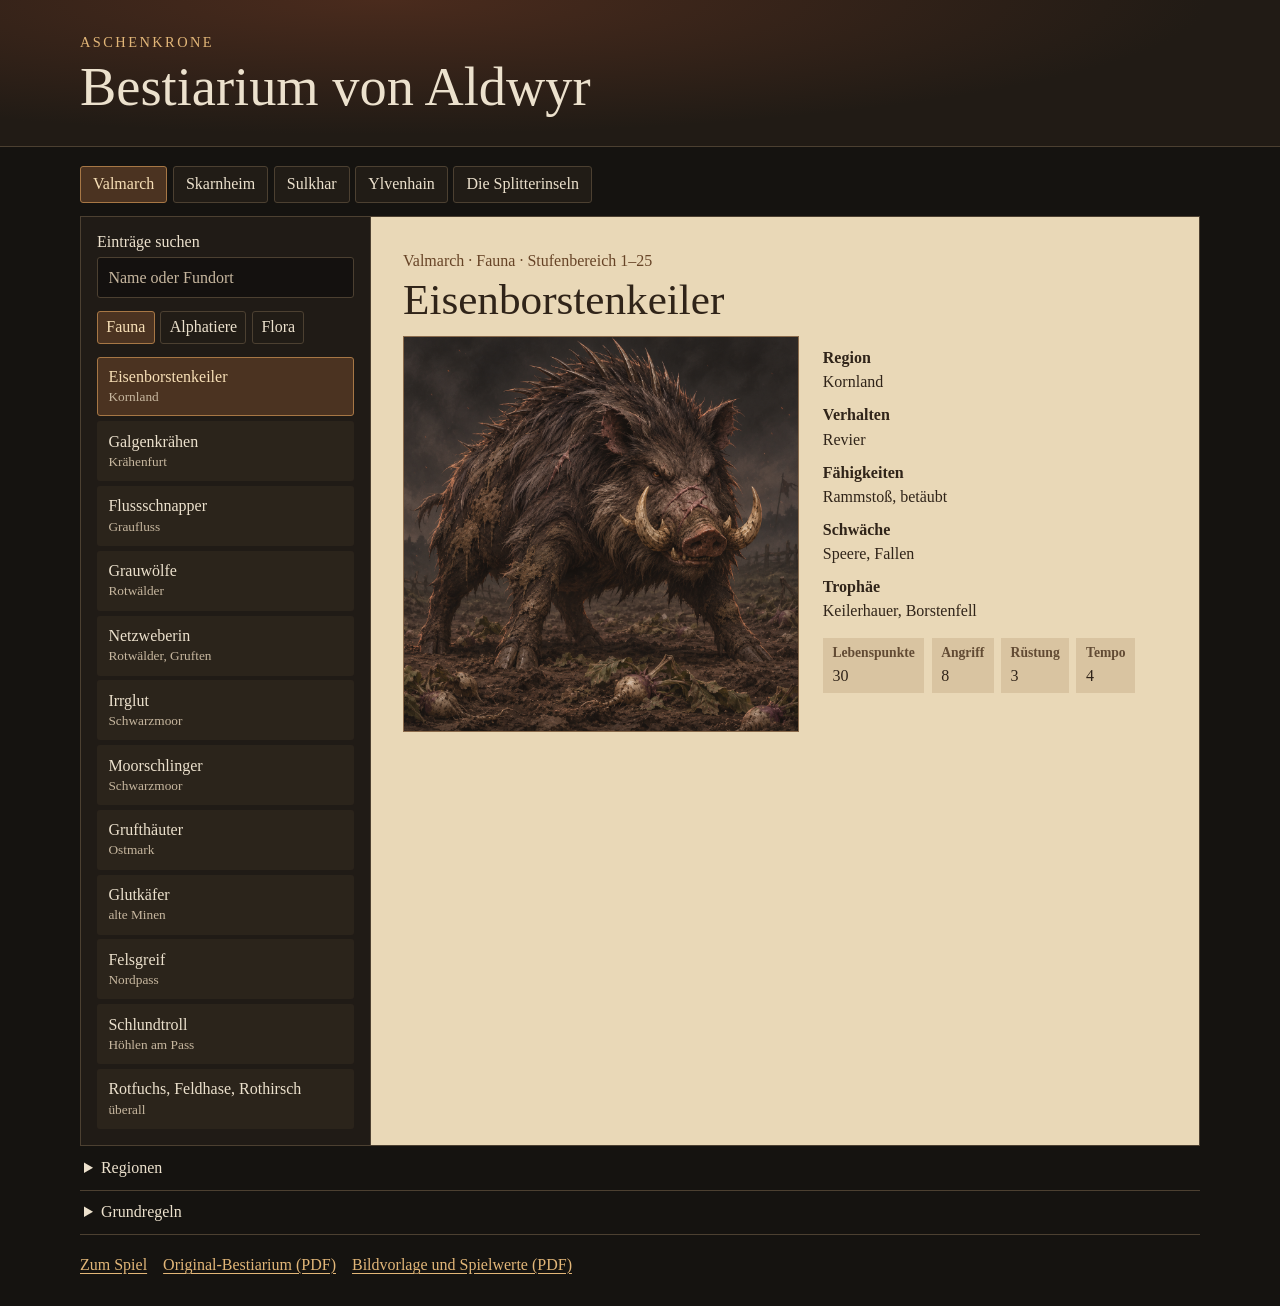
==== bestiarium/index.html @ 150686a1 "Erster Stand von Aschenkrone" ====
<!doctype html>
<html lang="de">
<head>
  <meta charset="utf-8">
  <meta name="viewport" content="width=device-width, initial-scale=1">
  <title>Bestiarium von Aldwyr · Aschenkrone</title>
  <link rel="stylesheet" href="stil.css">
  <script defer src="daten.js"></script>
  <script defer src="bestiarium.js"></script>
</head>
<body>
  <header class="masthead">
    <div class="wrap">
      <p class="wordmark">Aschenkrone</p>
      <h1>Bestiarium von Aldwyr</h1>
    </div>
  </header>
  <main class="wrap">
    <nav class="lands" aria-label="Landmassen" id="lands"></nav>
    <section class="catalog" aria-label="Bestiarium">
      <aside class="index">
        <label for="search">Einträge suchen</label>
        <input id="search" type="search" placeholder="Name oder Fundort" autocomplete="off">
        <div class="kinds" aria-label="Art des Eintrags" role="group" id="kinds"></div>
        <ul id="entries" aria-label="Einträge"></ul>
      </aside>
      <article class="detail" id="detail"></article>
    </section>
    <details class="reference" id="regions"><summary>Regionen</summary><dl id="region-list"></dl></details>
    <details class="reference">
      <summary>Grundregeln</summary>
      <dl>
        <dt>Scheu</dt><dd>Flieht bei Gefahr, greift nur in die Enge getrieben an. Jagen (Probe, um es zu stellen), beobachten, in Ruhe lassen.</dd>
        <dt>Revier</dt><dd>Greift an, wenn man ihm zu nah kommt oder es stört. Umgehen (Heimlichkeit), vertreiben (Einschüchtern, Feuer), kämpfen.</dd>
        <dt>Jäger</dt><dd>Sucht aktiv nach Beute, vor allem nachts beim Lagern. Wachen aufstellen, Feuer, Fallen, kämpfen.</dd>
        <dt>Verteilung</dt><dd>Jede Region hat eine Liste von Kreaturen für Zufallsbegegnungen. In Nestern und Höhlen sind die Kreaturen stärker und zahlreicher. Dort gibt es bessere Beute und oft eine Truhe früherer Opfer. Nachts sind Jäger häufiger.</dd>
        <dt>Aschenflut</dt><dd>Mit steigender Flut werden Tiere zu stärkeren Aschen-Varianten mit grauem Körper und glühenden Augen. Sie sind schwach gegen Feuer. Ab 30 % Flut tauchen sie im Norden auf, ab 60 % überall. Wer die Flut zurückdrängt, sieht die Tiere wieder gesund.</dd>
        <dt>Alphatiere</dt><dd>Benannte Einzeltiere kündigen sich durch Spuren, Gerüchte und Opfer an. Sie haben eigene Fähigkeiten und eine Chance auf legendäre Beute. Jedes Alphatier gibt es nur einmal pro Spiel.</dd>
        <dt>Beute</dt><dd>Kreaturen lassen Trophäen fallen. Pflanzen erkennt man mit Naturmagie oder Wissen und kann sie sammeln. Beides lässt sich verkaufen und später im Handwerk verwenden.</dd>
      </dl>
    </details>
    <footer><a href="../index.html">Zum Spiel</a><a href="../quellen/bestiarium.pdf">Original-Bestiarium (PDF)</a><a href="../quellen/arbeitsanweisung-modelle.pdf">Bildvorlage und Spielwerte (PDF)</a></footer>
  </main>
</body>
</html>
---- bestiarium/stil.css ----
:root {
  color-scheme: dark;
  font-family: Georgia, serif;
  background: #151310;
  color: #ece1cd;
  --line: #4c4031;
  --accent: #e2b678;
  --muted: #c7b79f;
}

* { box-sizing: border-box; }
body { margin: 0; }
button, input { font: inherit; }
button, a { touch-action: manipulation; }
button { color: inherit; cursor: pointer; }
a { color: var(--accent); text-underline-offset: .2em; }
:focus-visible { outline: 2px solid #d99b59; outline-offset: 2px; }
.wrap { width: min(1120px, calc(100% - 2rem)); margin-inline: auto; }

.masthead {
  background: radial-gradient(ellipse at 30% 0%, #4a2b1d, #211b15 65%);
  border-bottom: 1px solid var(--line);
  padding: 2.1rem 0 1.75rem;
}
.wordmark { margin: 0 0 .35rem; color: var(--accent); letter-spacing: .17em; font-size: .9rem; text-transform: uppercase; }
h1 { margin: 0; font-weight: normal; font-size: clamp(2rem, 5vw, 3.4rem); }

.lands, .kinds { display: flex; flex-wrap: wrap; gap: .35rem; }
.lands { margin: 1.15rem 0 .8rem; }
.lands button, .kinds button {
  border: 1px solid var(--line);
  background: #211c16;
  padding: .55rem .75rem;
  border-radius: 3px;
}
button[aria-pressed="true"] { color: #f7dfb6; background: #4b3321; border-color: #a77745; }
button:hover { border-color: var(--accent); }

.catalog { display: grid; grid-template-columns: minmax(230px, 290px) minmax(0, 1fr); border: 1px solid var(--line); }
.index { padding: 1rem; background: #201b16; border-right: 1px solid var(--line); }
.index label { display: block; margin-bottom: .4rem; }
.index input {
  width: 100%;
  border: 1px solid var(--line);
  border-radius: 3px;
  color: inherit;
  background: #14110f;
  padding: .65rem;
}
.index input::placeholder { color: var(--muted); }
.kinds { margin: .8rem 0; }
.kinds button { padding: .4rem .52rem; }
#entries { padding: 0; margin: 0; list-style: none; }
#entries li + li { margin-top: .3rem; }
#entries button {
  display: block;
  width: 100%;
  text-align: left;
  padding: .65rem;
  background: #2b241b;
  border: 1px solid transparent;
  border-radius: 3px;
}
#entries button:hover { border-color: var(--accent); }
#entries button[aria-pressed="true"] { background: #4b3321; border-color: #a77745; }
#entries small { display: block; color: var(--muted); margin-top: .2rem; }

.detail { padding: clamp(1.1rem, 4vw, 2rem); background: #e9d8b7; color: #302419; }
.detail h2 { margin: .2rem 0 .8rem; font-size: clamp(1.75rem, 3.8vw, 2.7rem); font-weight: normal; line-height: 1.1; }
.detail p { line-height: 1.5; }
.detail .category { color: #674427; margin: 0; }
.sheet { display: grid; gap: 1.5rem; }
.sheet.with-image { grid-template-columns: minmax(0, 1.15fr) minmax(0, 1fr); align-items: start; }
figure { margin: 0; }
figure img { display: block; width: 100%; height: auto; border: 1px solid #8a6b4c; }
figcaption { color: #624b34; margin-top: .35rem; }
.detail dl { margin-top: 0; }
dt { font-weight: bold; margin-top: .8rem; }
dd { margin: .2rem 0 0; line-height: 1.45; }
.stats { display: flex; flex-wrap: wrap; gap: .45rem; margin: .75rem 0 0; }
.stats div { background: #d9c4a1; padding: .4rem .6rem; }
.stats dt { margin: 0; color: #624b34; font-size: .85rem; }
.reference { border-bottom: 1px solid var(--line); padding: .8rem .25rem; }
summary { cursor: pointer; }
.reference dl { max-width: 76ch; }
footer { display: flex; flex-wrap: wrap; gap: 1rem; padding: 1.3rem 0 2rem; }

@media (max-width: 900px) { .sheet.with-image { grid-template-columns: 1fr; } }
@media (max-width: 650px) {
  .catalog { grid-template-columns: 1fr; }
  .index { border-right: 0; border-bottom: 1px solid var(--line); }
  #entries { max-height: 13rem; overflow-y: auto; }
}
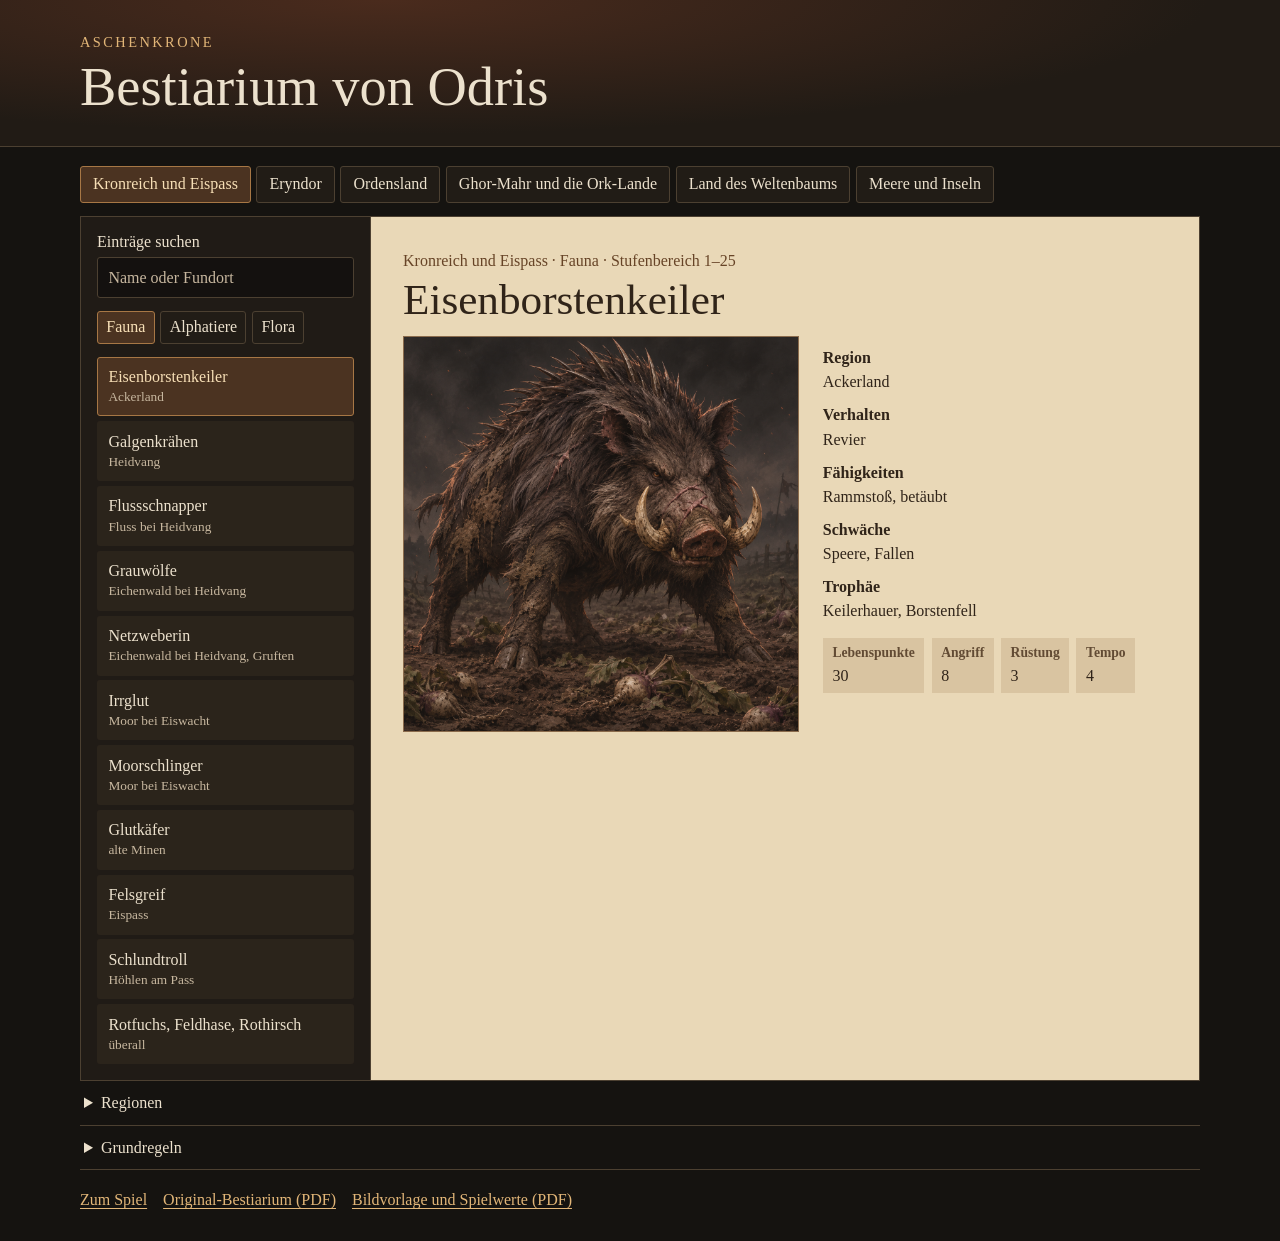
==== commit 4ee72b40: "Welt Odris benennen: Bestiarium von Odris Co-Authored-By: Claude Opus 5.5 <noreply@anthropic.com> Cl" ====
--- a/bestiarium/index.html
+++ b/bestiarium/index.html
@@ -3,7 +3,7 @@
 <head>
   <meta charset="utf-8">
   <meta name="viewport" content="width=device-width, initial-scale=1">
-  <title>Bestiarium von Aldwyr · Aschenkrone</title>
+  <title>Bestiarium von Odris · Aschenkrone</title>
   <link rel="stylesheet" href="stil.css">
   <script defer src="daten.js"></script>
   <script defer src="bestiarium.js"></script>
@@ -12,7 +12,7 @@
   <header class="masthead">
     <div class="wrap">
       <p class="wordmark">Aschenkrone</p>
-      <h1>Bestiarium von Aldwyr</h1>
+      <h1>Bestiarium von Odris</h1>
     </div>
   </header>
   <main class="wrap">
